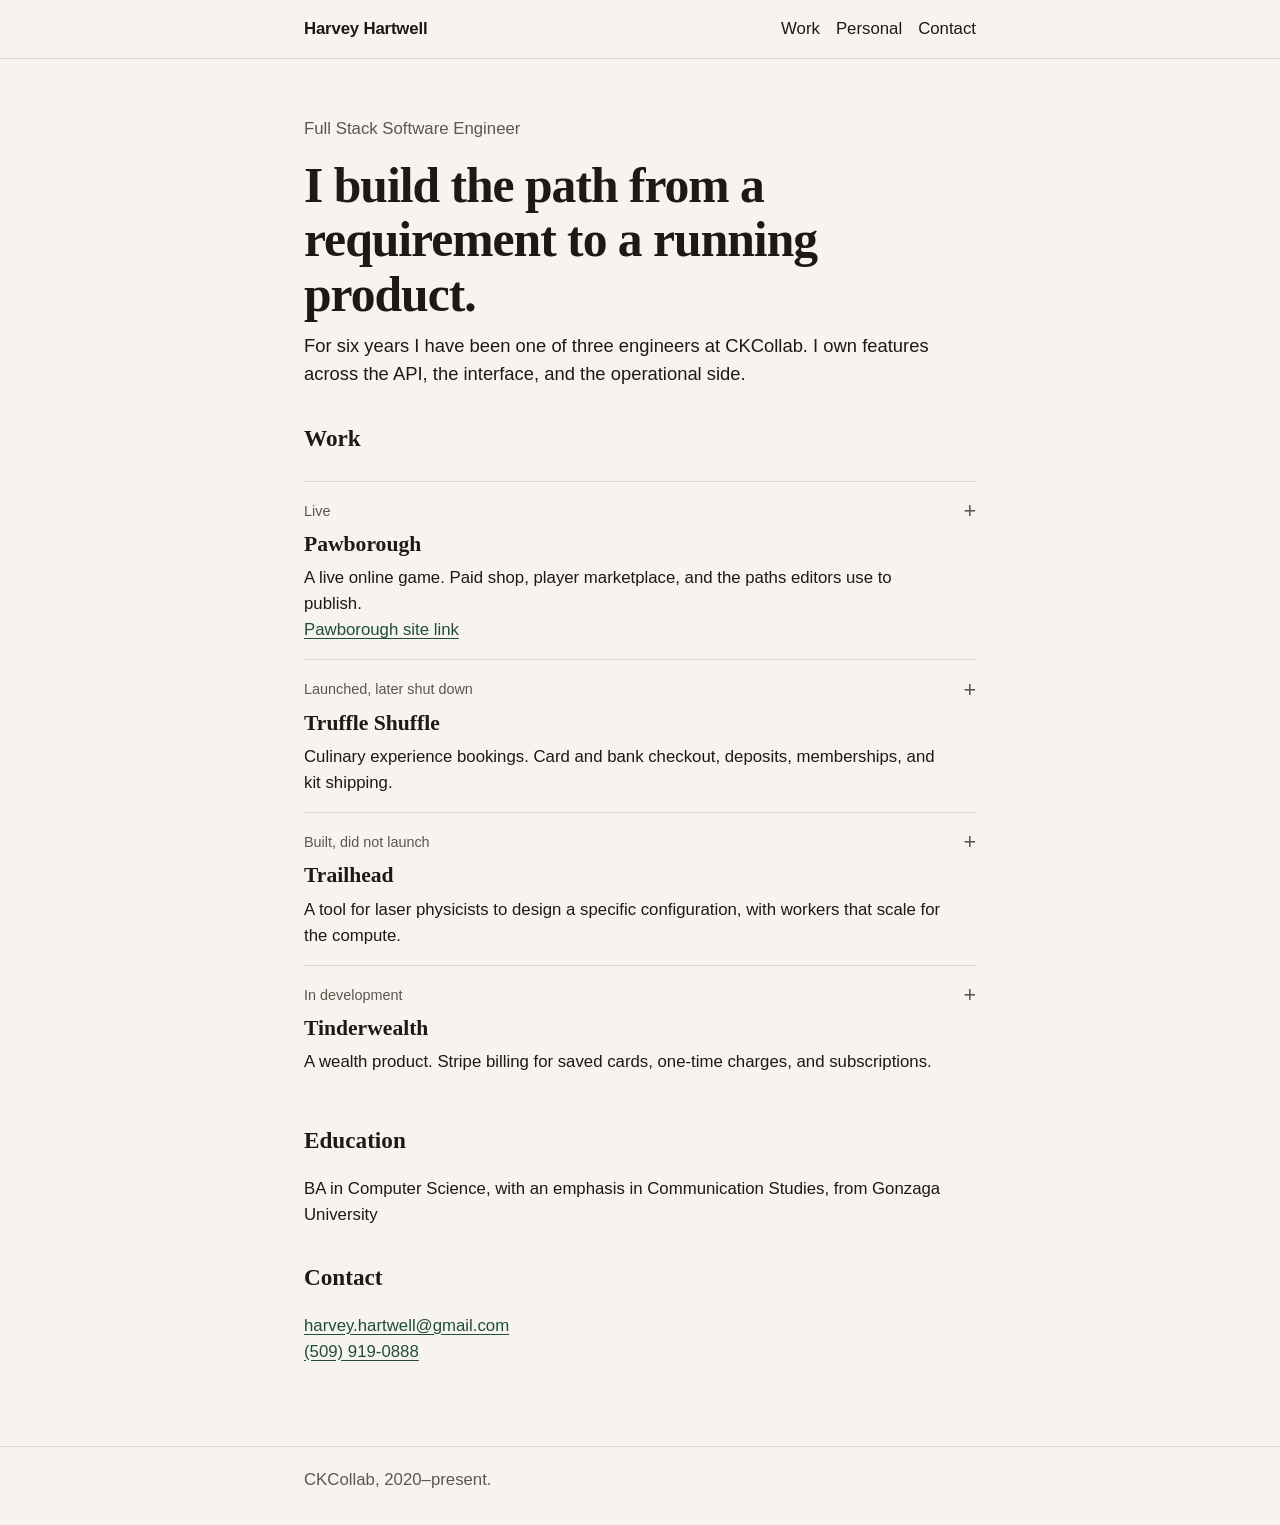
==== index.html @ fe86a916 "Add the personal site so it can be hosted from GitHub." ====
<!DOCTYPE html>
<html lang="en">
<head>
  <meta charset="utf-8">
  <meta name="viewport" content="width=device-width, initial-scale=1">
  <title>Harvey Hartwell</title>
  <meta name="description" content="Harvey Hartwell is a full-stack software engineer. Case studies on Pawborough, Truffle Shuffle, Trailhead, and Tinderwealth.">
  <link rel="stylesheet" href="styles.css?v=7">
</head>
<body>
  <header class="site">
    <div class="bar">
      <a class="brand" href="index.html">Harvey Hartwell</a>
      <nav aria-label="Primary">
        <a href="#work">Work</a>
        <a href="personal.html">Personal</a>
        <a href="#contact">Contact</a>
      </nav>
    </div>
  </header>

  <main class="wrap">
    <p class="muted">Full Stack Software Engineer</p>
    <h1>I build the path from a requirement to a running product.</h1>
    <p class="lede">For six years I have been one of three engineers at CKCollab. I own features across the API, the interface, and the operational side.</p>
    <h2 id="work">Work</h2>
    <ul class="work">
      <li>
        <details name="work" id="pawborough">
          <summary>
            <span class="meta">Live</span>
            <h3>Pawborough</h3>
            <p>A live online game. Paid shop, player marketplace, and the paths editors use to publish.</p>
            <p><a href="https://pawborough.net/wardrobe/cat-creator">Pawborough site link</a></p>
          </summary>
          <div class="detail">
            <p>A live online game. I am one of three engineers, and I own the paid shop, the player marketplace, and a large share of how content reaches players.</p>
            <h4>What players can do</h4>
            <p>Players collect and use cosmetics, play a turn-based game, and personalize their profile. They take part in an in-game economy, and they can submit their own work for other players to buy. They complete hourly, daily, and weekly tasks for rewards. They can take part in social forums and create their own.</p>
            <h4>The paid shop</h4>
            <p>Checkout runs through PayPal. The server creates and updates the order, then grants items only after the captured amount and currency match the checkout total. I have spent a lot of time on the cases that break that promise: a product granted without a valid purchase, a one-time product granted twice, and a retired product that still fulfilled.</p>
            <p>That work is less about a single screen and more about keeping the charge, the order, and the player's inventory in agreement.</p>
            <h4>Marketplace and ledger</h4>
            <p>The marketplace is player to player. A sale is rejected when the price, the listing, or the buyer's inventory does not match what checkout promised. The same idea shows up in trades: the game should not complete a handoff it cannot actually finish.</p>
            <p>Alongside that, I built a ledger of virtual-currency changes. Purchases, sales, grants, and other mints and burns are recorded so a balance can be traced instead of edited in place. Support can follow a purchase or a balance change after the fact.</p>
            <h4>Publishing</h4>
            <p>A lot of what players see is edited by people who are not writing code. Forum boards have an order an admin can set. Announcements can go out by email with a subject an admin chooses. Catalog content is edited in the product.</p>
            <h4>Production</h4>
            <p>Pawborough is the product I support in production now. Releases go through automated tests, including end-to-end coverage, before players see them. When something fails, I use request traces, metrics, logs, and error reporting to find whether the problem is the API, a background job, or the data behind a screen.</p>
            <p class="stack">Python, Django, JavaScript, Vue 3, Nuxt 3, PostgreSQL, Redis, Docker, PayPal. Tests with pytest, Vitest, and Playwright.</p>
          </div>
        </details>
      </li>
      <li>
        <details name="work" id="truffle-shuffle">
          <summary>
            <span class="meta">Launched, later shut down</span>
            <h3>Truffle Shuffle</h3>
            <p>Culinary experience bookings. Card and bank checkout, deposits, memberships, and kit shipping.</p>
          </summary>
          <div class="detail">
            <p>A consumer site for booking culinary experiences, including private events and ingredient kits. It launched. It later shut down when demand and funding ran out.</p>
            <h4>What I owned</h4>
            <p>I owned checkout and the pieces around it: how a booking was paid for, how a membership was sold, how a kit was shipped, and how draft content became a public page.</p>
            <h4>Checkout</h4>
            <p>Private bookings could be paid by card or by bank debit. Bank checkout used invoices: a deposit first, then a final charge, with an email when that final payment cleared. A coupon that waived the deposit still collected a card, so the booking was not left without a way to charge the rest.</p>
            <p>The payment method was stored on the booking. Memberships were sold as line items, with a renewal email and the billing period kept in sync with Stripe. Revenue reporting included deposits, not only the final charge.</p>
            <h4>Fulfillment</h4>
            <p>Some experiences shipped an ingredient kit. Those orders went to ShipStation with a SKU for the timeslot, the attendee as the ship-to name, and timestamps in Pacific time. Addresses were validated, with autocomplete, before the order left checkout.</p>
            <h4>What operators could change</h4>
            <p>The public site was fed by content with a real draft state. Draft and archived events stayed out of public search. Operators could update dates, guest lists, and assets, including chef photos, without treating every change as an engineering task. Hosts and guests received different email depending on the stage of the booking, from the reservation through the final payment.</p>
            <p class="stack">Python, Django, JavaScript, Nuxt, Vue, Stripe, ShipStation.</p>
          </div>
        </details>
      </li>
      <li>
        <details name="work" id="trailhead">
          <summary>
            <span class="meta">Built, did not launch</span>
            <h3>Trailhead</h3>
            <p>A tool for laser physicists to design a specific configuration, with workers that scale for the compute.</p>
          </summary>
          <div class="detail">
            <p>A tool for laser physicists to design a specific laser configuration. The product was built and did not launch, after funding trouble. The engineering work was still end to end: a paid path in front, and a pool of machines behind it.</p>
            <h4>The product</h4>
            <p>A physicist described the configuration they wanted. The hard part was the compute behind that request. A run had a cost, and it stayed locked until it was paid for.</p>
            <h4>Cart and checkout</h4>
            <p>I built the cart and the Stripe checkout in front of that work. The cart showed a cost breakdown. An empty cart could not check out. Stripe confirmed the card payment, and a saved card could be reused. The run unlocked after the charge succeeded.</p>
            <h4>Workers that scale</h4>
            <p>I designed the architecture for the EC2 boxes that ran the machine learning jobs. The pool scaled up when there was work and scaled back down when the queue was empty, so the cost followed the jobs instead of sitting on a fixed fleet.</p>
            <p>The useful design question was when a box should exist at all. A job arrives, capacity grows, the job finishes, and the extra machines go away. That is the shape I put in place.</p>
            <p class="stack">Python, Django, JavaScript, Nuxt, Vue, Stripe, AWS EC2 autoscaling.</p>
          </div>
        </details>
      </li>
      <li>
        <details name="work" id="tinderwealth">
          <summary>
            <span class="meta">In development</span>
            <h3>Tinderwealth</h3>
            <p>A wealth product. Stripe billing for saved cards, one-time charges, and subscriptions.</p>
          </summary>
          <div class="detail">
            <p>A wealth product that is still in development. My work on it is the billing system: how a customer is charged, how a card is saved, and how a subscription changes over time.</p>
            <h4>What billing has to cover</h4>
            <p>The product sells ongoing access, not a single checkout. A customer can pay once, or enter a subscription that moves through more than one phase. Cards are saved on the customer and can be switched later, including the billing address on the card.</p>
            <h4>What I built</h4>
            <p>I built the Stripe integration behind that. It covers customers, saved cards, Checkout, payment intents, one-time charges, and multi-phase subscription schedules. Signed webhooks record the outcomes that matter: a completed checkout, a paid invoice, a failed invoice, a cancellation, and a subscription that Stripe has released from its schedule.</p>
            <p>A declined card is rejected before it is saved. Failed payments are a normal path in the system, not an exception discovered in production later. The same flows are covered by API tests, because billing bugs are expensive to find after a customer has already been charged.</p>
            <h4>Where it stands</h4>
            <p>This product has not launched. The billing direction is in place while the rest of the product is still being shaped. I talk about it as work in progress, not as a system I operate in production.</p>
            <p class="stack">Python, Django, Stripe.</p>
          </div>
        </details>
      </li>
    </ul>

    <h2 id="about">Education</h2>
    <p>BA in Computer Science, with an emphasis in Communication Studies, from Gonzaga University</p>

    <h2 id="contact">Contact</h2>
    <p><a href="mailto:harvey.hartwell@gmail.com">harvey.hartwell@gmail.com</a><br>
    <a href="tel:+15099190888">(509) 919-0888</a></p>
  </main>

  <footer class="site">
    <div class="wrap">CKCollab, 2020–present.</div>
  </footer>
  <script src="work.js?v=4"></script>
</body>
</html>
---- styles.css ----
:root {
  --ink: #1c1916;
  --muted: #5c564e;
  --line: #ddd6cc;
  --paper: #f7f4ef;
  --card: #fffdf9;
  --accent: #1f4d3a;
  --accent-soft: #e7f0eb;
}

* { box-sizing: border-box; }

html { scroll-behavior: smooth; }

body {
  margin: 0;
  background: var(--paper);
  color: var(--ink);
  font-family: "Avenir Next", "Segoe UI", sans-serif;
  font-size: 1.05rem;
  line-height: 1.55;
}

a {
  color: var(--accent);
  text-underline-offset: 0.15em;
}

a:hover { color: #143628; }

a:focus-visible,
button:focus-visible {
  outline: 2px solid var(--accent);
  outline-offset: 3px;
}

.wrap {
  width: min(42rem, calc(100% - 2rem));
  margin: 0 auto;
}

header.site {
  position: sticky;
  top: 0;
  z-index: 2;
  border-bottom: 1px solid var(--line);
  background: var(--paper);
}

#work,
#contact {
  scroll-margin-top: 4.5rem;
}

.bar {
  display: flex;
  justify-content: space-between;
  align-items: baseline;
  gap: 1rem;
  width: min(42rem, calc(100% - 2rem));
  margin: 0 auto;
  padding: 1rem 0;
}

.brand {
  color: var(--ink);
  font-weight: 650;
  text-decoration: none;
  letter-spacing: -0.01em;
}

nav {
  display: flex;
  gap: 1rem;
}

nav a {
  color: var(--ink);
  text-decoration: none;
}

nav a:hover { text-decoration: underline; }

main { padding: 2.5rem 0 4rem; }

h1 {
  font-family: "Iowan Old Style", Palatino, Georgia, serif;
  font-size: clamp(2.2rem, 5vw, 3.1rem);
  font-weight: 600;
  letter-spacing: -0.02em;
  line-height: 1.1;
  margin: 0 0 0.6rem;
}

h2 {
  font-family: "Iowan Old Style", Palatino, Georgia, serif;
  font-size: 1.45rem;
  font-weight: 600;
  margin: 2rem 0 0.4rem;
}

.lede {
  font-size: 1.15rem;
  margin: 0 0 1rem;
}

.muted { color: var(--muted); }

.status {
  display: inline-block;
  margin: 0 0 0.8rem;
  padding: 0.15rem 0.5rem;
  border-radius: 999px;
  background: var(--accent-soft);
  color: var(--accent);
  font-size: 0.82rem;
  font-weight: 650;
  letter-spacing: 0.02em;
}

.work {
  list-style: none;
  margin: 1.5rem 0 0;
  padding: 0;
}

.work li {
  border-top: 1px solid var(--line);
}

.work summary {
  display: block;
  position: relative;
  padding: 1rem 1.75rem 1rem 0;
  cursor: pointer;
  list-style: none;
}

.work summary::-webkit-details-marker {
  display: none;
}

.work summary::marker {
  content: "";
}

.work summary::after {
  content: "+";
  position: absolute;
  top: 1.15rem;
  right: 0;
  color: var(--muted);
  font-size: 1.35rem;
  line-height: 1;
}

.work details[open] summary::after {
  content: "\2212";
}

.work summary:hover h3 {
  color: var(--accent);
}

.work summary h3 {
  margin: 0.25rem 0;
  font-family: "Iowan Old Style", Palatino, Georgia, serif;
  font-size: 1.35rem;
  font-weight: 600;
}

.work summary p {
  margin: 0;
}

.detail {
  margin: 0 0 0.35rem;
  padding: 0.15rem 0 1rem 0.9rem;
  border-left: 2px solid var(--line);
}

@supports selector(::details-content) {
  .work details {
    interpolate-size: allow-keywords;
  }

  .work details::details-content {
    height: 0;
    overflow: clip;
    transition:
      height 0.4s ease,
      content-visibility 0.4s allow-discrete;
  }

  .work details[open]::details-content {
    height: auto;
  }

  @starting-style {
    .work details[open]::details-content {
      height: 0;
    }
  }
}

@media (prefers-reduced-motion: reduce) {
  .work details::details-content,
  .slide,
  .dots button,
  .dots button::before {
    transition: none;
  }
}

.detail h4 {
  margin: 1.15rem 0 0.25rem;
  font-family: "Iowan Old Style", Palatino, Georgia, serif;
  font-size: 1.15rem;
  font-weight: 600;
}

.detail p {
  margin: 0.35rem 0 0.7rem;
}

.meta {
  color: var(--muted);
  font-size: 0.9rem;
}

section p { margin: 0.4rem 0 0.8rem; }

ul.plain {
  margin: 0.3rem 0 0.8rem;
  padding-left: 1.15rem;
}

ul.plain li { margin: 0.25rem 0; }

.stack {
  margin-top: 1.5rem;
  padding-top: 1rem;
  border-top: 1px solid var(--line);
  color: var(--muted);
}

footer.site {
  border-top: 1px solid var(--line);
  padding: 1.25rem 0 2rem;
  color: var(--muted);
}

.back {
  display: block;
  margin-bottom: 1rem;
  color: var(--muted);
}

.wide { width: min(52rem, calc(100% - 2rem)); }

figure {
  margin: 1rem 0 0;
}

figure img {
  display: block;
  width: 100%;
  height: min(70vh, 36rem);
  object-fit: contain;
  object-position: center;
  background: #efeae3;
}

figcaption {
  margin-top: 0.35rem;
  color: var(--muted);
  font-size: 0.9rem;
}

.carousel {
  margin: 1rem 0 0.4rem;
}

.carousel-view {
  position: relative;
  width: 100%;
  height: min(70vh, 36rem);
  overflow: hidden;
  background: #efeae3;
}

.slide {
  position: absolute;
  inset: 0;
  margin: 0;
  opacity: 0;
  pointer-events: none;
  transition: opacity 0.2s ease;
}

.slide.is-active {
  opacity: 1;
  pointer-events: auto;
  z-index: 1;
}

.slide img {
  width: 100%;
  height: 100%;
  max-width: 100%;
  max-height: 100%;
  object-fit: contain;
  background: transparent;
}

.slide figcaption {
  position: absolute;
  left: 0;
  right: 0;
  bottom: 0;
  margin: 0;
  padding: 0.35rem 0.7rem;
  background: rgb(28 25 22 / 72%);
  color: #f7f4ef;
}

.carousel-controls {
  display: flex;
  justify-content: space-between;
  align-items: center;
  gap: 0.75rem;
  margin-top: 0.55rem;
}

.carousel-controls [data-prev],
.carousel-controls [data-next] {
  display: grid;
  place-items: center;
  width: 2.25rem;
  height: 2.25rem;
  padding: 0;
  color: var(--ink);
  background: transparent;
  border: 1px solid var(--line);
  cursor: pointer;
  transition: color 0.2s ease, border-color 0.2s ease;
}

.carousel-controls [data-prev] svg,
.carousel-controls [data-next] svg {
  width: 1.15rem;
  height: 1.15rem;
}

.carousel-controls [data-prev]:hover,
.carousel-controls [data-next]:hover {
  border-color: var(--accent);
  color: var(--accent);
}

.dots {
  display: flex;
  align-items: center;
  justify-content: center;
  gap: 0.1rem;
}

.dots button {
  display: grid;
  place-items: center;
  padding: 0.16rem;
  border: 0;
  border-radius: 999px;
  background: transparent;
  cursor: pointer;
}

.dots button::before {
  content: "";
  box-sizing: content-box;
  width: 0.42rem;
  height: 0.42rem;
  padding: 0;
  border: 1.5px solid var(--muted);
  border-radius: 999px;
  background: transparent;
  transition:
    padding 0.28s ease,
    background-color 0.28s ease,
    border-color 0.28s ease;
}

.dots button.is-active::before {
  padding: 0 0.1rem;
  background: var(--ink);
  border-color: var(--ink);
}

@media (max-width: 640px) {
  .bar {
    flex-direction: column;
    align-items: flex-start;
    gap: 0.4rem;
  }

  main { padding-top: 1.75rem; }

  .carousel-view,
  figure img { height: min(58vh, 28rem); }
}
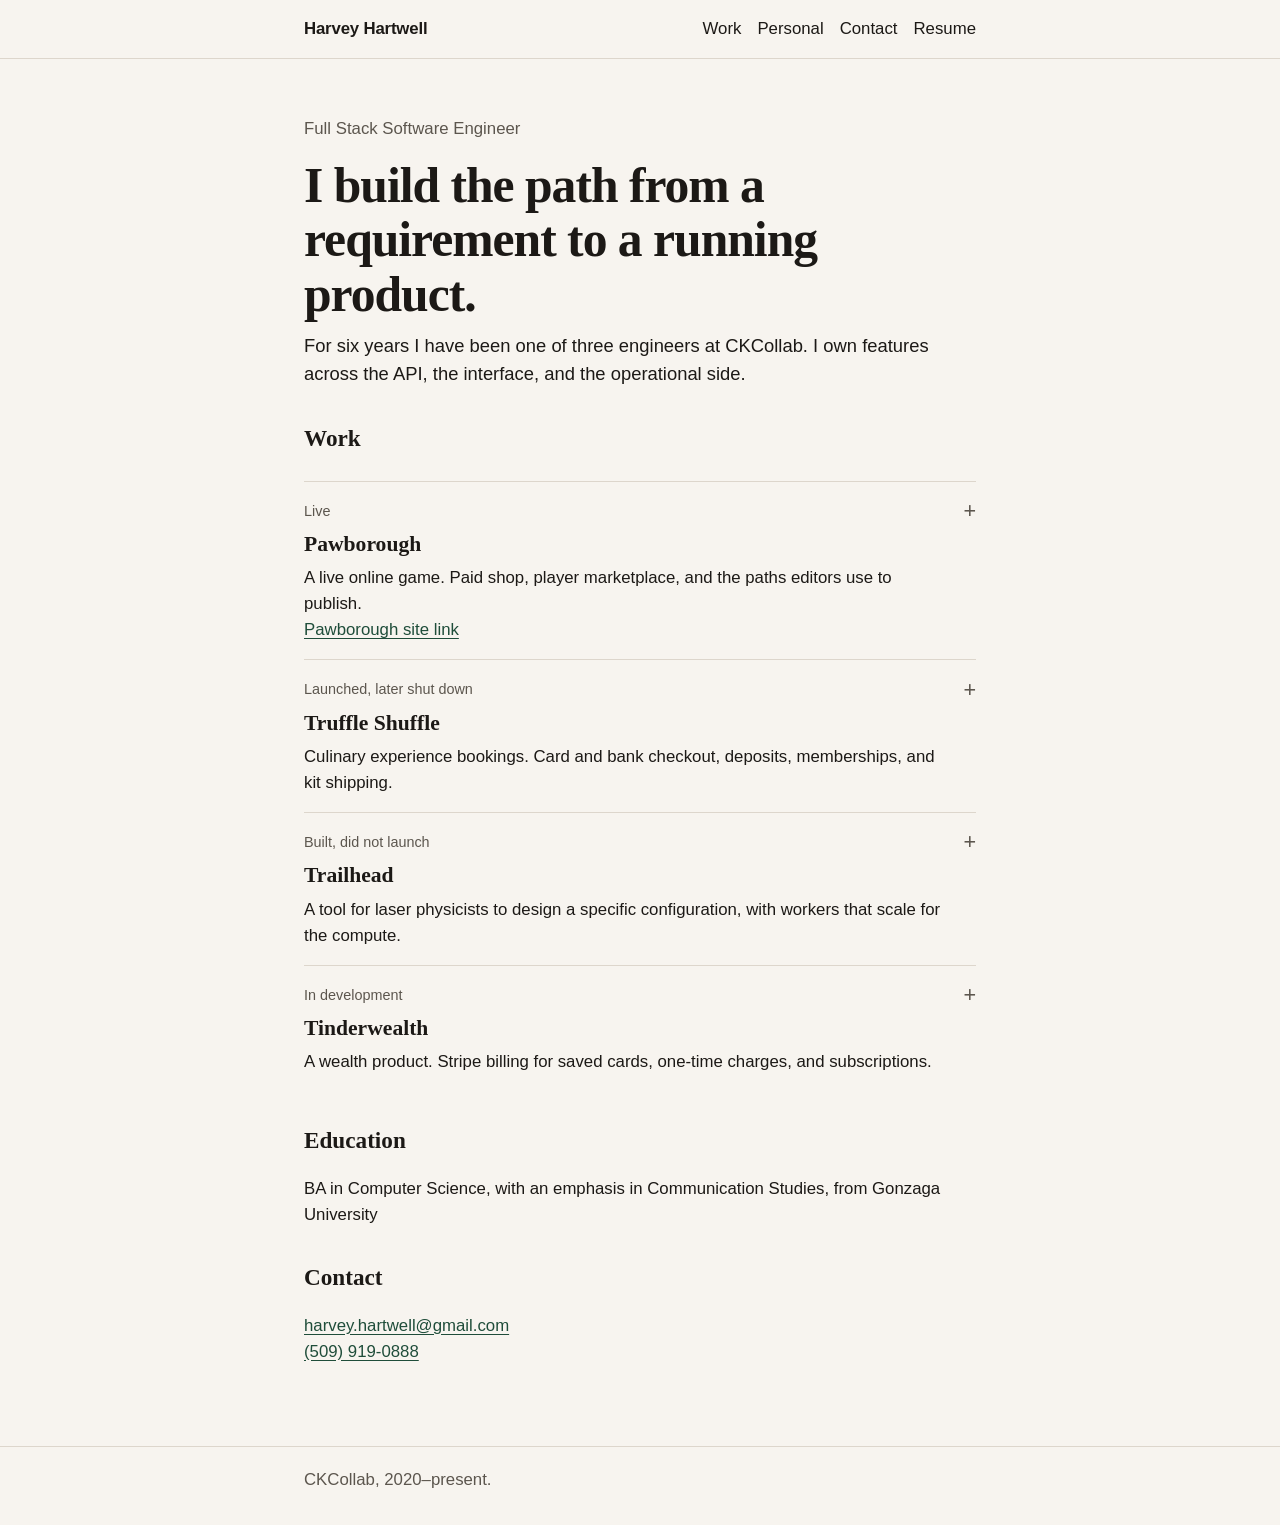
==== commit 9fd10d14: "Add a resume link next to Contact." ====
--- a/index.html
+++ b/index.html
@@ -15,6 +15,7 @@
         <a href="#work">Work</a>
         <a href="personal.html">Personal</a>
         <a href="#contact">Contact</a>
+        <a href="harvey-hartwell-resume.pdf">Resume</a>
       </nav>
     </div>
   </header>
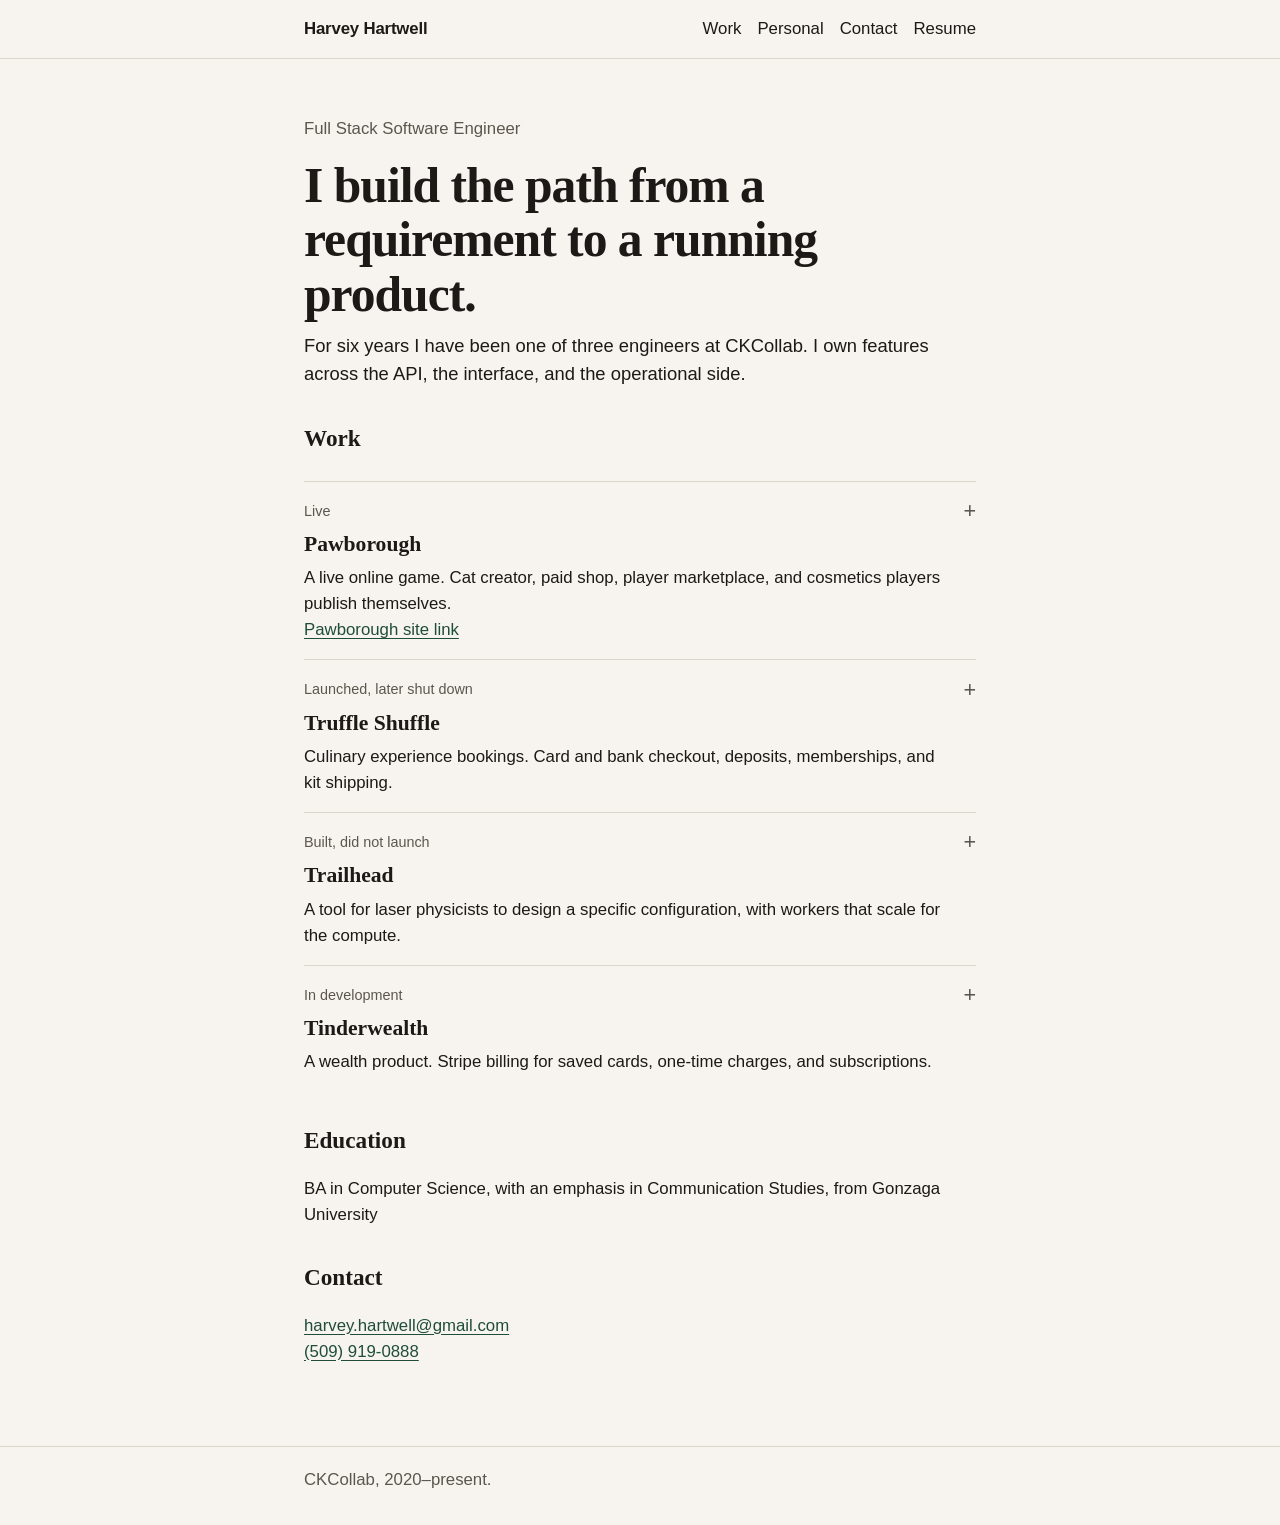
==== commit 003547ab: "add photos/rework pawb section" ====
--- a/index.html
+++ b/index.html
@@ -5,7 +5,7 @@
   <meta name="viewport" content="width=device-width, initial-scale=1">
   <title>Harvey Hartwell</title>
   <meta name="description" content="Harvey Hartwell is a full-stack software engineer. Case studies on Pawborough, Truffle Shuffle, Trailhead, and Tinderwealth.">
-  <link rel="stylesheet" href="styles.css?v=7">
+  <link rel="stylesheet" href="styles.css?v=8">
 </head>
 <body>
   <header class="site">
@@ -31,23 +31,38 @@
           <summary>
             <span class="meta">Live</span>
             <h3>Pawborough</h3>
-            <p>A live online game. Paid shop, player marketplace, and the paths editors use to publish.</p>
+            <p>A live online game. Cat creator, paid shop, player marketplace, and cosmetics players publish themselves.</p>
             <p><a href="https://pawborough.net/wardrobe/cat-creator">Pawborough site link</a></p>
           </summary>
           <div class="detail">
-            <p>A live online game. I am one of three engineers, and I own the paid shop, the player marketplace, and a large share of how content reaches players.</p>
+            <p>A live online game. I am one of three engineers. I own the paid shop, the player marketplace, and a large share of how content reaches players.</p>
             <h4>What players can do</h4>
-            <p>Players collect and use cosmetics, play a turn-based game, and personalize their profile. They take part in an in-game economy, and they can submit their own work for other players to buy. They complete hourly, daily, and weekly tasks for rewards. They can take part in social forums and create their own.</p>
+            <p>Players collect cosmetics, play a turn-based game, and personalize a profile. They buy and sell, finish hourly, daily, and weekly tasks, and can join a forum or start one.</p>
+            <h4>Cat creator</h4>
+            <figure>
+              <img src="images/cat-creator.jpg" alt="The Pawborough cat creator, with a peach and green ribbonwing cat, moth wings, and a glowing tail, next to breed, age, and pose controls.">
+            </figure>
+            <p>Players assemble a cat from breed, age, pose, and color. Cosmetics show up on that same cat once they are published.</p>
+            <h4>Publishing</h4>
+            <figure>
+              <img src="images/pelt-submit.jpg" alt="The pelt submission form, with name, colors, and breed choices, and a coverage preview of a white kitten over green and red blocks.">
+            </figure>
+            <p>Players design their own cosmetics and submit them to the catalog. A pelt is uploaded for each breed and pose it should cover, and the form checks how much of the cat the art actually covers. Once it is in, it fits the cat creator the same way an existing item does.</p>
             <h4>The paid shop</h4>
-            <p>Checkout runs through PayPal. The server creates and updates the order, then grants items only after the captured amount and currency match the checkout total. I have spent a lot of time on the cases that break that promise: a product granted without a valid purchase, a one-time product granted twice, and a retired product that still fulfilled.</p>
-            <p>That work is less about a single screen and more about keeping the charge, the order, and the player's inventory in agreement.</p>
+            <figure>
+              <img src="images/premium-store.jpg" alt="The premium store, selling silver in packs from 100 coins for one dollar up to 10,000 coins for one hundred dollars.">
+            </figure>
+            <p>Checkout runs through PayPal. The server creates the order, then grants items only after the captured amount and currency match the total. The cases I keep closing are a product granted without a valid purchase, a one-time product granted twice, and a retired product that still fulfilled.</p>
+            <h4>Genetics</h4>
+            <figure>
+              <img src="images/offspring.jpg" alt="An offspring overview with four kittens and the coat colors their parents can pass on, split into overcoat, undercoat, and two accents.">
+            </figure>
+            <p>Coat color is inherited. Overcoat, undercoat, and accent genes pass from the parents, and the game lists the kittens those genes can produce. Each cat stays tied to that lineage.</p>
             <h4>Marketplace and ledger</h4>
-            <p>The marketplace is player to player. A sale is rejected when the price, the listing, or the buyer's inventory does not match what checkout promised. The same idea shows up in trades: the game should not complete a handoff it cannot actually finish.</p>
-            <p>Alongside that, I built a ledger of virtual-currency changes. Purchases, sales, grants, and other mints and burns are recorded so a balance can be traced instead of edited in place. Support can follow a purchase or a balance change after the fact.</p>
-            <h4>Publishing</h4>
-            <p>A lot of what players see is edited by people who are not writing code. Forum boards have an order an admin can set. Announcements can go out by email with a subject an admin chooses. Catalog content is edited in the product.</p>
+            <p>The marketplace is player to player. A sale is rejected when the price, the listing, or the buyer's inventory does not match what checkout promised. Trades follow the same rule: the game should not complete a handoff it cannot finish.</p>
+            <p>I built a ledger of virtual-currency changes. Purchases, sales, grants, and other mints and burns are recorded so a balance can be traced instead of edited in place.</p>
             <h4>Production</h4>
-            <p>Pawborough is the product I support in production now. Releases go through automated tests, including end-to-end coverage, before players see them. When something fails, I use request traces, metrics, logs, and error reporting to find whether the problem is the API, a background job, or the data behind a screen.</p>
+            <p>Releases go through automated tests, including end-to-end coverage, before players see them. When something fails, I use traces, metrics, logs, and error reporting to see whether the problem is the API, a background job, or the data behind a screen.</p>
             <p class="stack">Python, Django, JavaScript, Vue 3, Nuxt 3, PostgreSQL, Redis, Docker, PayPal. Tests with pytest, Vitest, and Playwright.</p>
           </div>
         </details>
--- a/styles.css
+++ b/styles.css
@@ -221,6 +221,16 @@
 
 .detail p {
   margin: 0.35rem 0 0.7rem;
+}
+
+.detail figure {
+  margin: 0.55rem 0 0.75rem;
+}
+
+.detail figure img {
+  height: auto;
+  background: transparent;
+  border: 1px solid var(--line);
 }
 
 .meta {
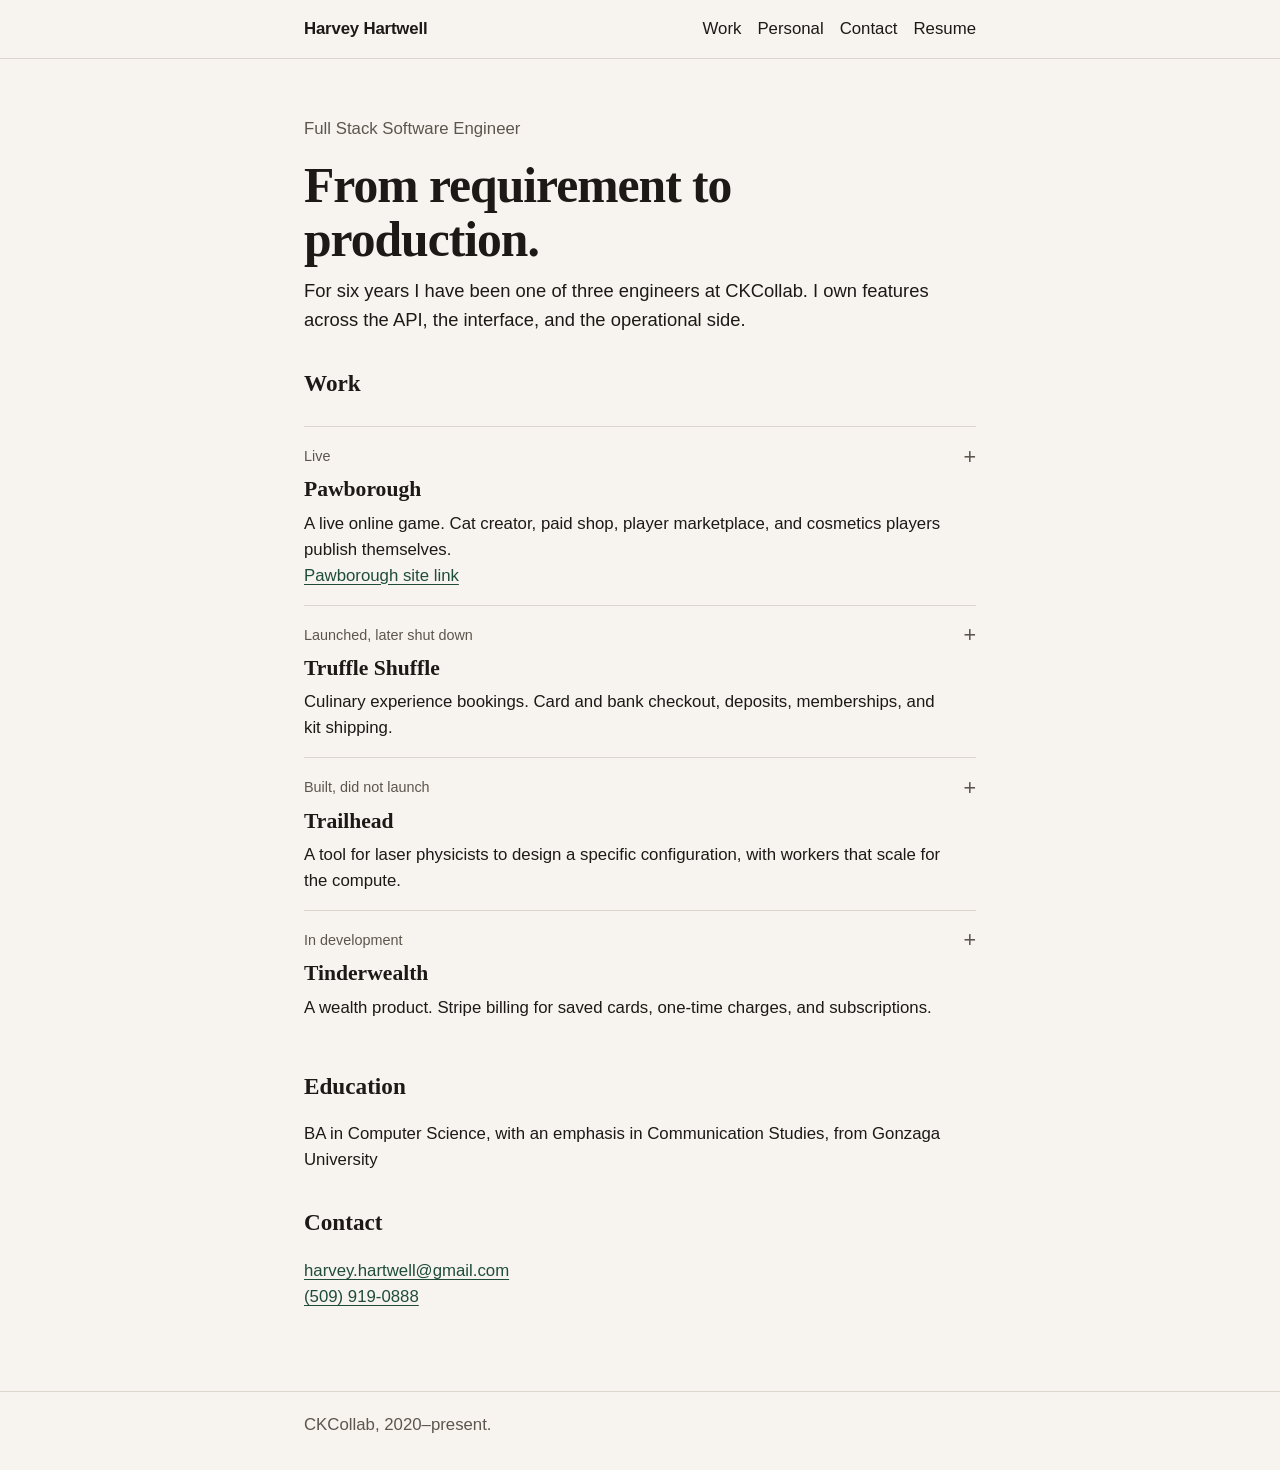
==== commit d4833514: "working tweak" ====
--- a/index.html
+++ b/index.html
@@ -22,7 +22,7 @@
 
   <main class="wrap">
     <p class="muted">Full Stack Software Engineer</p>
-    <h1>I build the path from a requirement to a running product.</h1>
+    <h1>From requirement to production.</h1>
     <p class="lede">For six years I have been one of three engineers at CKCollab. I own features across the API, the interface, and the operational side.</p>
     <h2 id="work">Work</h2>
     <ul class="work">
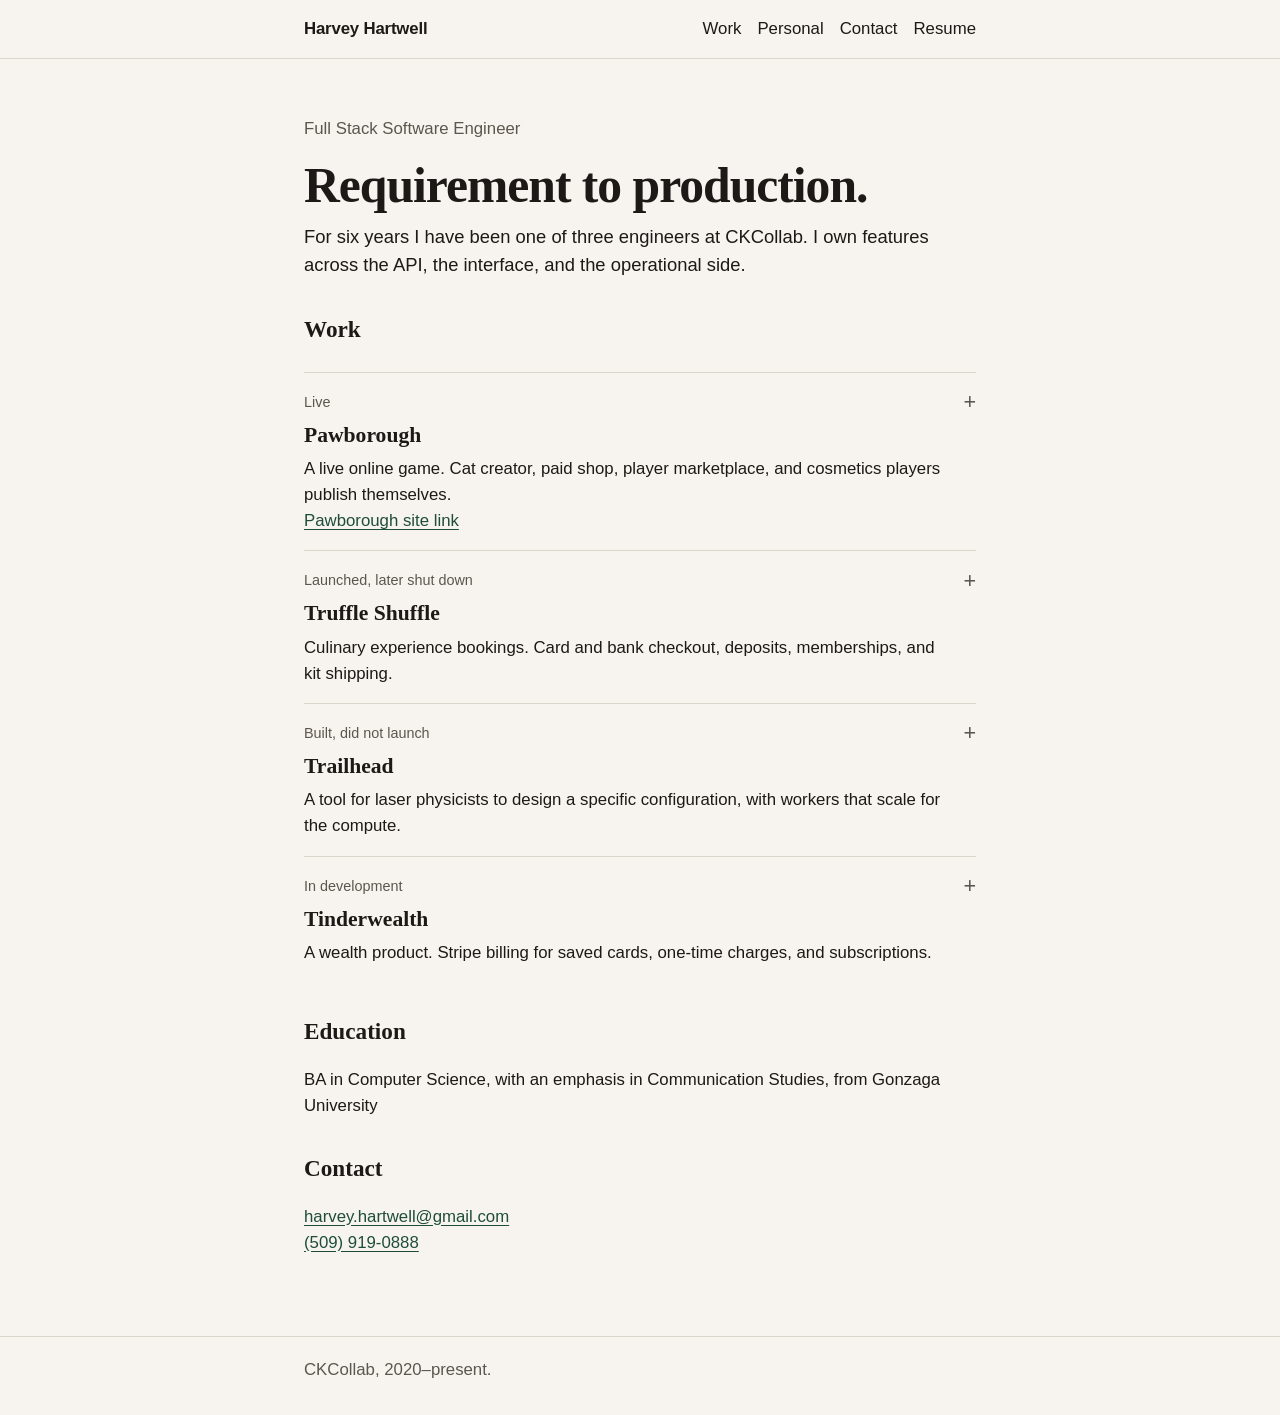
==== commit 039cb5d1: "tweak wording" ====
--- a/index.html
+++ b/index.html
@@ -22,7 +22,7 @@
 
   <main class="wrap">
     <p class="muted">Full Stack Software Engineer</p>
-    <h1>From requirement to production.</h1>
+    <h1>Requirement to production.</h1>
     <p class="lede">For six years I have been one of three engineers at CKCollab. I own features across the API, the interface, and the operational side.</p>
     <h2 id="work">Work</h2>
     <ul class="work">
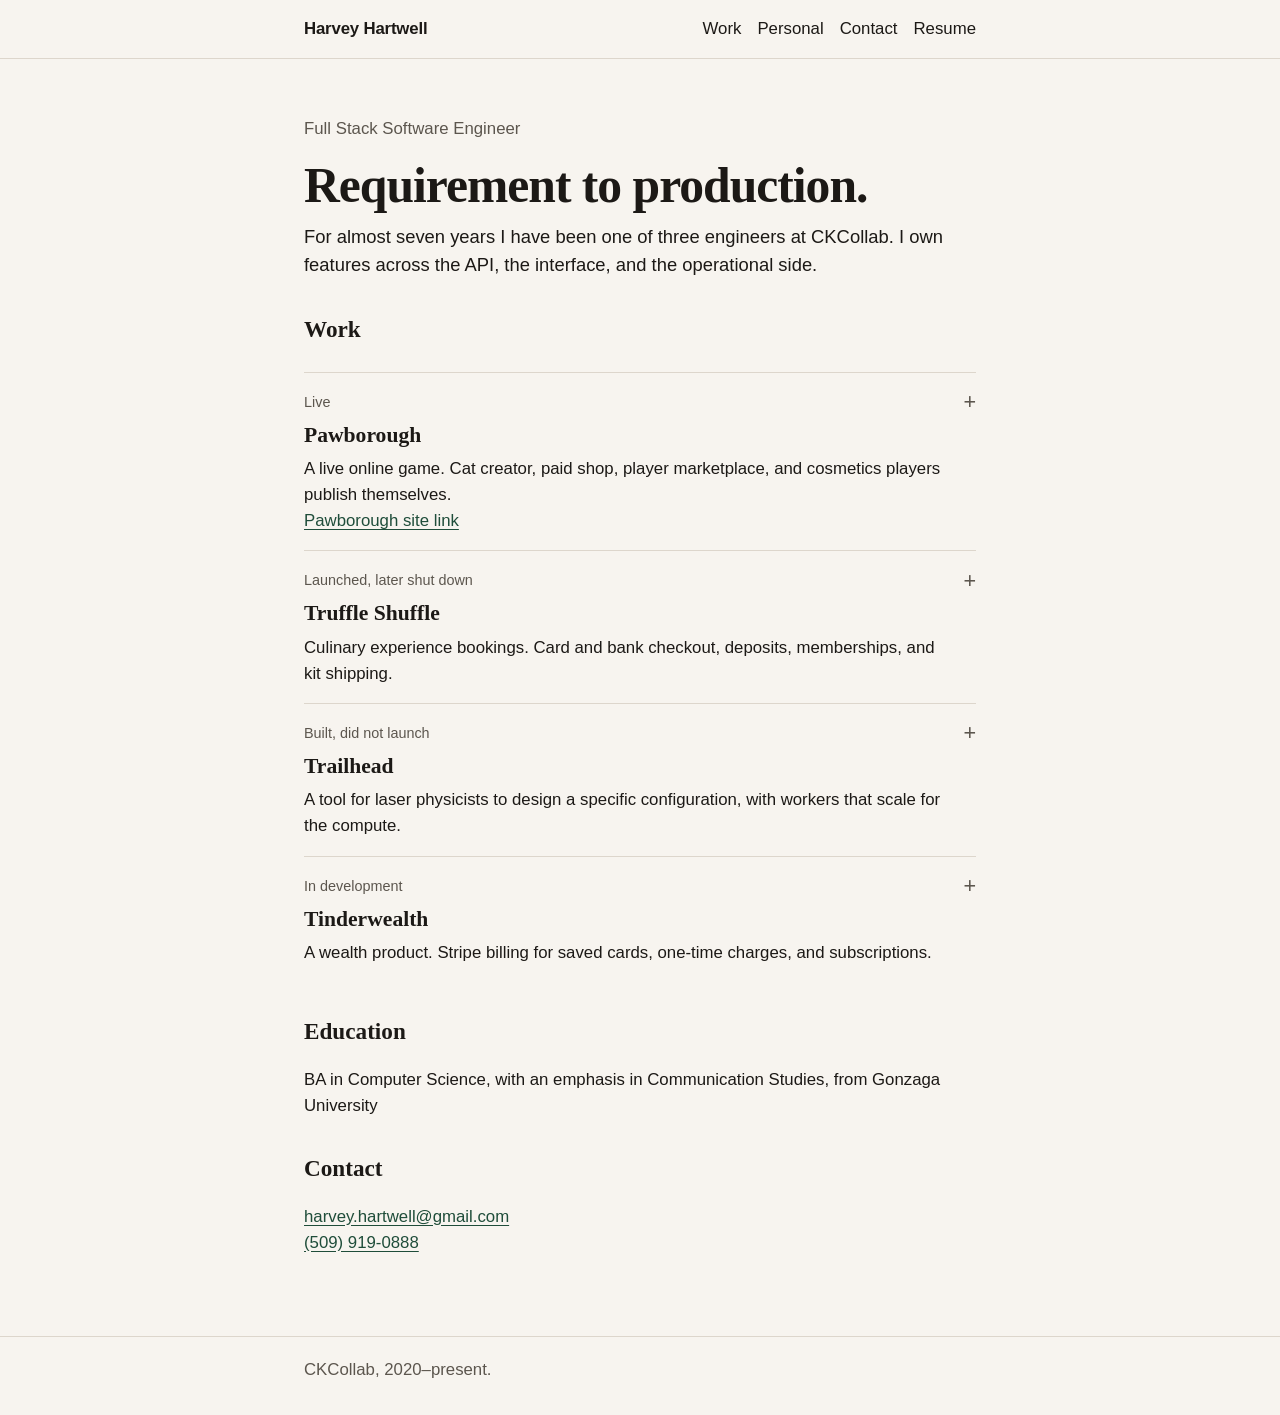
==== commit 16175e46: "dynamic tenure text" ====
--- a/index.html
+++ b/index.html
@@ -23,7 +23,7 @@
   <main class="wrap">
     <p class="muted">Full Stack Software Engineer</p>
     <h1>Requirement to production.</h1>
-    <p class="lede">For six years I have been one of three engineers at CKCollab. I own features across the API, the interface, and the operational side.</p>
+    <p class="lede">For <span data-tenure>almost seven years</span> I have been one of three engineers at CKCollab. I own features across the API, the interface, and the operational side.</p>
     <h2 id="work">Work</h2>
     <ul class="work">
       <li>
@@ -142,6 +142,6 @@
   <footer class="site">
     <div class="wrap">CKCollab, 2020–present.</div>
   </footer>
-  <script src="work.js?v=4"></script>
+  <script src="work.js?v=5"></script>
 </body>
 </html>
